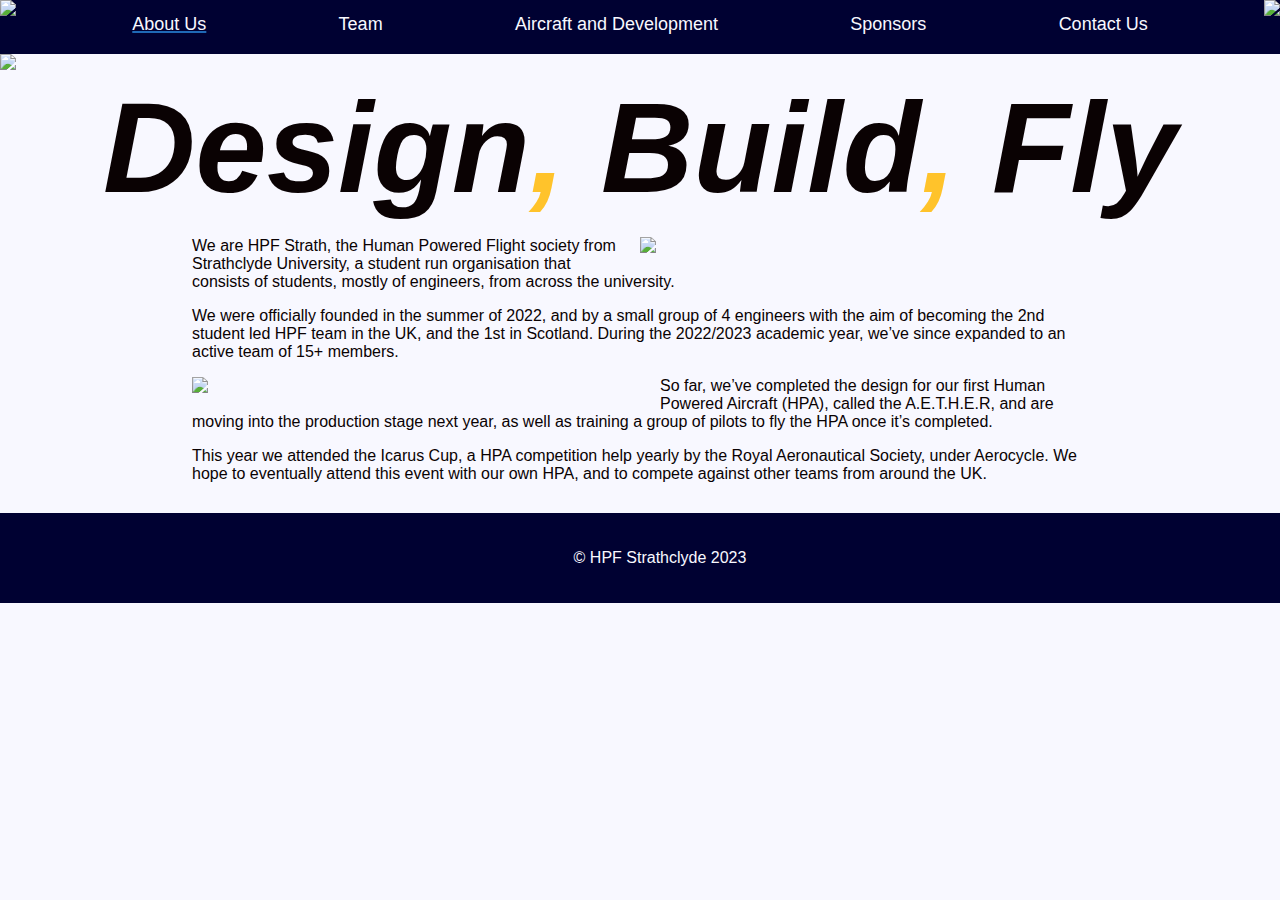
==== index.htm @ e742dc7e "more tweaks" ====
<!DOCTYPE html>
<html>
	<head>
		<link rel="stylesheet" href="style.css">
		<link rel="stylesheet" href="https://use.fontawesome.com/releases/v5.2.0/css/all.css" integrity="sha384-hWVjflwFxL6sNzntih27bfxkr27PmbbK/iSvJ+a4+0owXq79v+lsFkW54bOGbiDQ" crossorigin="anonymous">
	</head>
	<body>
		<div id="navbar" class="navbar">
			<img id="hpf-logo" src="hpflogo.png">
			<a class="active" href="index.htm">About Us</a>
			<a class="inactive" href="team.htm">Team</a>
			<a class="inactive" href="aircraft.htm">Aircraft and Development</a>
			<a class="inactive" href="sponsors.htm">Sponsors</a>
			<a class="inactive" href="contact.htm">Contact Us</a>
			<img id="strath-logo" src="strath.png">
			<a href="javascript:void(0);" class="icon" onclick="burger_menu()"><i class="fa fa-bars"></i></a>
		</div>
		<img class="banner" src="banner.jpg">
		<h1> Design<span class="yellow">,</span> Build<span class="yellow">,</span> Fly </h1>
		<div class="text">
			<img class="right" src="team.jpg">
			<p> We are HPF Strath, the Human Powered Flight society from Strathclyde University, a student run organisation that consists of students, mostly of engineers, from across the university. </p>
			<p> We were officially founded in the summer of 2022, and by a small group of 4 engineers with the aim of becoming the 2nd student led HPF team in the UK, and the 1st in Scotland. During the 2022/2023 academic year, we’ve since expanded to an active team of 15+ members. </p>
			<img class="left" src="team2.jpg">
			<p> So far, we’ve completed the design for our first Human Powered Aircraft (HPA), called the A.E.T.H.E.R, and are moving into the production stage next year, as well as training a group of pilots to fly the HPA once it’s completed. </p>
			<p> This year we attended the Icarus Cup, a HPA competition help yearly by the Royal Aeronautical Society, under Aerocycle. We hope to eventually attend this event with our own HPA, and to compete against other teams from around the UK. </p>
		</div>
		<div class="footer">
			<p> © HPF Strathclyde 2023 </p>
			<a target = "blank" href = 'https://www.youtube.com/channel/[TODO]'><i class="fab fa-youtube"></i></a>
			<a target = "blank" href='https://twitter.com/[TODO]' ><i class="fab fa-twitter"></i></a>
			<a target = "blank" href='https://www.facebook.com/[TODO]/'><i class='fab fa-facebook'></i></a>
			<a target = "blank" href='https://www.instagram.com/[TODO]'><i class='fab fa-instagram'></i></a>
			<a target="blank" href="https://discordapp.com/invite/[TODO]"> <i class="fab fa-discord"></i></a>
		</div>

	</body>
	<script src="scripts.js"></script>
</html>
---- style.css ----
body {
	font-size: 16px;
	margin: 0 auto;
	width: 100%;
	font-family: Helvetica, sans-serif;
	color: #0a0203;
	background-color: #f8f8ff;
	overflow-x: hidden;
}

html {
  overflow-x: hidden;
}

.footer {
	margin-top: 30px;
	background-color: #000132;
	overflow: hidden;
	width: 100%;
	color: #f8f8ff;
	text-align: center;
	padding: 20px;
}

h1 {
	font-style: italic;
	font-size: 10vw;
	text-align: center;
	margin: 0px;
}

.yellow {
	color: #ffc32b;
}


.banner {
	width: 100%;
}

.text {
	margin-left: 15%;
	margin-right: 15%;
}

.navbar a.icon:hover, a.inactive:hover {
	background-color: #f8f8ff;
	color: #0a0203;
}

.navbar a.active {
	color: #f8f8ff;
	text-decoration-line: underline;
	text-decoration-color: #1f69b6;
	text-decoration-thickness: 2px;
	pointer-events: none;
	cursor: default;
}

@media (max-aspect-ratio: 1/1) {

	.navbar {
		white-space: nowrap;
		font-size: 18px;
		background-color: #000132;
		width: 100%;
		overflow: hidden;
  		position: relative;
		height: 54px;
	}

	.navbar a {
		color: #f8f8ff;
		padding: 14px 16px;
		text-decoration: none;
		display: block;
	}

	.navbar a.icon {
	  background: #000132;
	  display: block;
	  position: absolute;
	  top: 0;
	  right: 0;
	}

	#strath-logo {
		display: none;
		right: 0;
		bottom: 0;
		position: absolute;
		padding: 0px;
		background-color: #000132;
		text-decoration: none;
		height: 54px;
	}

	#hpf-logo {
		display: block;
		left: 0;
		top: 0;
		position: absolute;
		padding: 0px;
		background-color: #000132;
		text-decoration: none;
		height: 54px;
	}

	.right {
		display: block;
  		margin-left: auto;
  		margin-right: auto;
		width: 80%;
		margin-top: 20px;
	}

	.left {
		display: block;
  		margin-left: auto;
  		margin-right: auto;
		width: 80%;
		margin-top: 20px;
	}

}

@media (min-aspect-ratio: 1/1) {

	.navbar {
		white-space: nowrap;
		font-size: 18px;
		background-color: #000132;
		overflow: hidden;
		display: flex;
		justify-content: space-between;
		width: 100%;
		height: auto;
	}

	.navbar a {
		float: left;
		color: #f8f8ff;
		text-align: center;
		padding: 14px 16px;
		text-decoration: none;
	}

	.navbar img {
		display: block;
		float: left;
		padding: 0px;
		text-decoration: none;
		height: 54px;
	}

	.navbar a.icon {
	  display: none;
	}

	.right {
		float: right;
		width: 50%;
		margin-left: 20px;
		margin-bottom: 10px;
	}

	.left {
		float: left;
		width: 50%;
		margin-right: 20px;
		margin-bottom: 10px;
	}
}
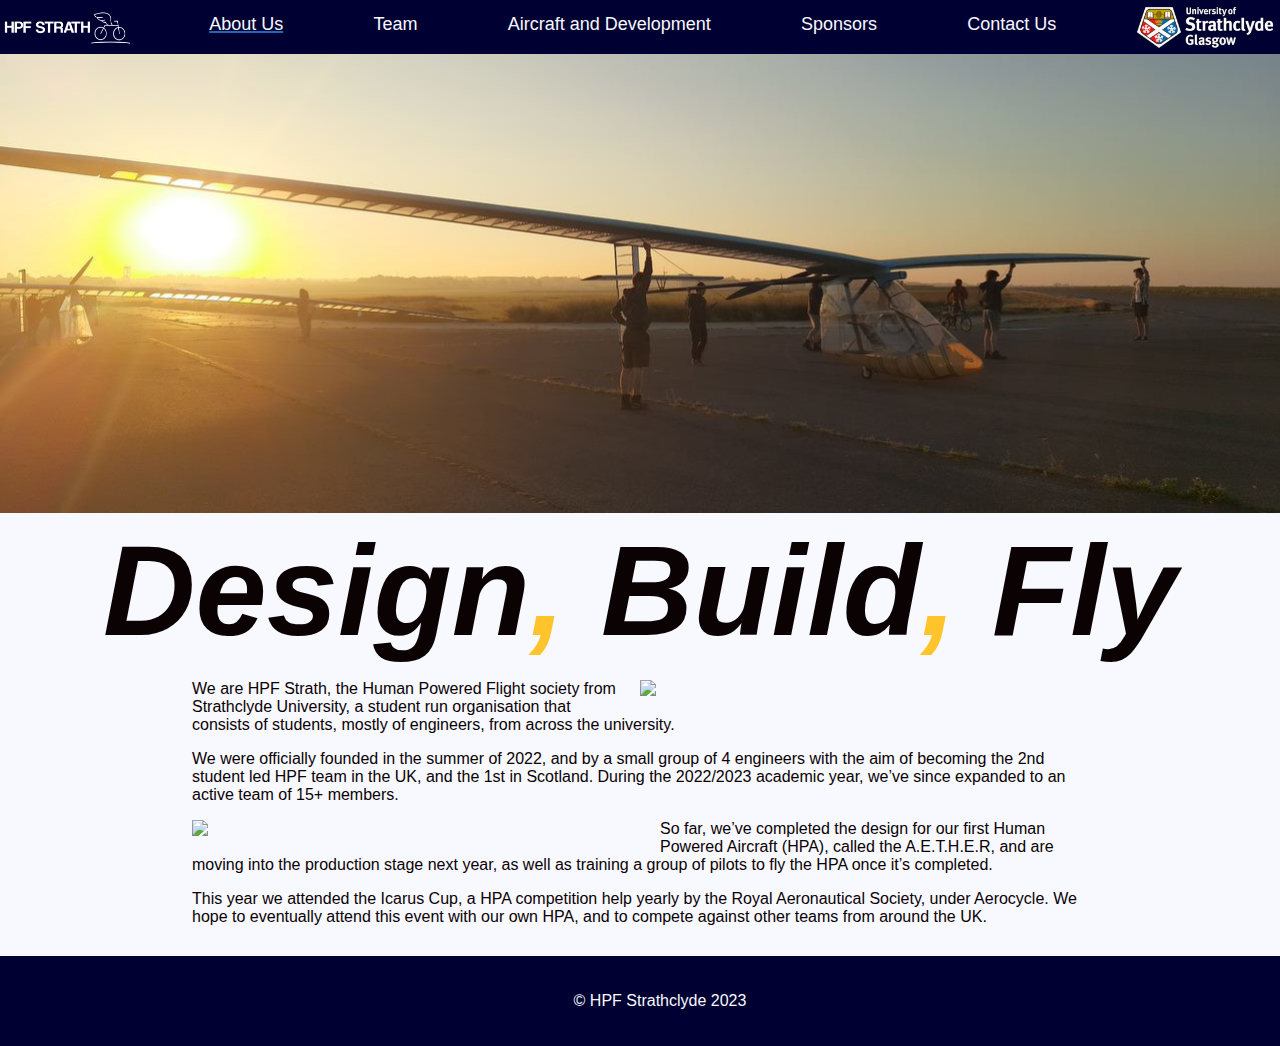
==== commit 78562e6b: "oops i forgot to add the images" ====
--- a/index.htm
+++ b/index.htm
@@ -6,7 +6,7 @@
 	</head>
 	<body>
 		<div id="navbar" class="navbar">
-			<img id="hpf-logo" src="hpflogo.png">
+			<img id="hpf-logo" src="hpf.png">
 			<a class="active" href="index.htm">About Us</a>
 			<a class="inactive" href="team.htm">Team</a>
 			<a class="inactive" href="aircraft.htm">Aircraft and Development</a>
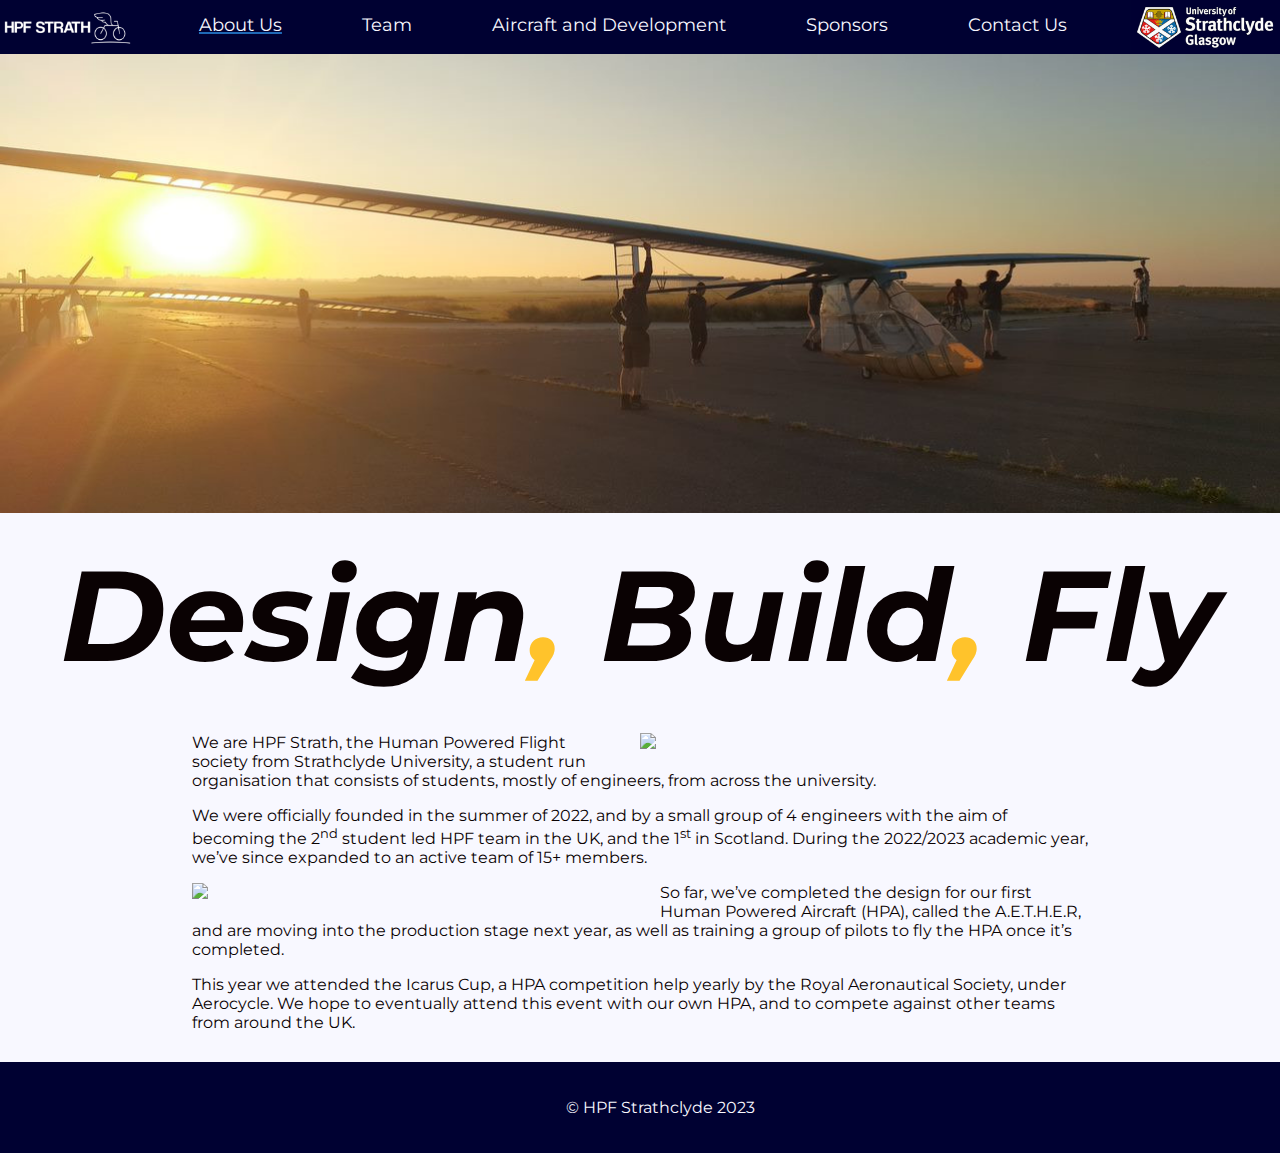
==== commit 8bdd8c55: "use montserrat" ====
--- a/index.htm
+++ b/index.htm
@@ -3,6 +3,7 @@
 	<head>
 		<link rel="stylesheet" href="style.css">
 		<link rel="stylesheet" href="https://use.fontawesome.com/releases/v5.2.0/css/all.css" integrity="sha384-hWVjflwFxL6sNzntih27bfxkr27PmbbK/iSvJ+a4+0owXq79v+lsFkW54bOGbiDQ" crossorigin="anonymous">
+		<link rel="stylesheet" href="https://fonts.googleapis.com/css?family=Montserrat:300">
 	</head>
 	<body>
 		<div id="navbar" class="navbar">
@@ -20,7 +21,7 @@
 		<div class="text">
 			<img class="right" src="team.jpg">
 			<p> We are HPF Strath, the Human Powered Flight society from Strathclyde University, a student run organisation that consists of students, mostly of engineers, from across the university. </p>
-			<p> We were officially founded in the summer of 2022, and by a small group of 4 engineers with the aim of becoming the 2nd student led HPF team in the UK, and the 1st in Scotland. During the 2022/2023 academic year, we’ve since expanded to an active team of 15+ members. </p>
+			<p> We were officially founded in the summer of 2022, and by a small group of 4 engineers with the aim of becoming the 2<sup>nd</sup> student led HPF team in the UK, and the 1<sup>st</sup> in Scotland. During the 2022/2023 academic year, we’ve since expanded to an active team of 15+ members. </p>
 			<img class="left" src="team2.jpg">
 			<p> So far, we’ve completed the design for our first Human Powered Aircraft (HPA), called the A.E.T.H.E.R, and are moving into the production stage next year, as well as training a group of pilots to fly the HPA once it’s completed. </p>
 			<p> This year we attended the Icarus Cup, a HPA competition help yearly by the Royal Aeronautical Society, under Aerocycle. We hope to eventually attend this event with our own HPA, and to compete against other teams from around the UK. </p>
--- a/style.css
+++ b/style.css
@@ -2,7 +2,7 @@
 	font-size: 16px;
 	margin: 0 auto;
 	width: 100%;
-	font-family: Helvetica, sans-serif;
+	font-family: 'Montserrat', sans-serif;
 	color: #0a0203;
 	background-color: #f8f8ff;
 	overflow-x: hidden;
@@ -26,7 +26,8 @@
 	font-style: italic;
 	font-size: 10vw;
 	text-align: center;
-	margin: 0px;
+	margin-top: 20px;
+	margin-bottom: 40px;
 }
 
 .yellow {
@@ -61,12 +62,12 @@
 
 	.navbar {
 		white-space: nowrap;
-		font-size: 18px;
+		font-size: 45px;
 		background-color: #000132;
 		width: 100%;
 		overflow: hidden;
   		position: relative;
-		height: 54px;
+		height: 91px;
 	}
 
 	.navbar a {
@@ -92,7 +93,7 @@
 		padding: 0px;
 		background-color: #000132;
 		text-decoration: none;
-		height: 54px;
+		height: 91px;
 	}
 
 	#hpf-logo {
@@ -103,7 +104,7 @@
 		padding: 0px;
 		background-color: #000132;
 		text-decoration: none;
-		height: 54px;
+		height: 91px;
 	}
 
 	.right {
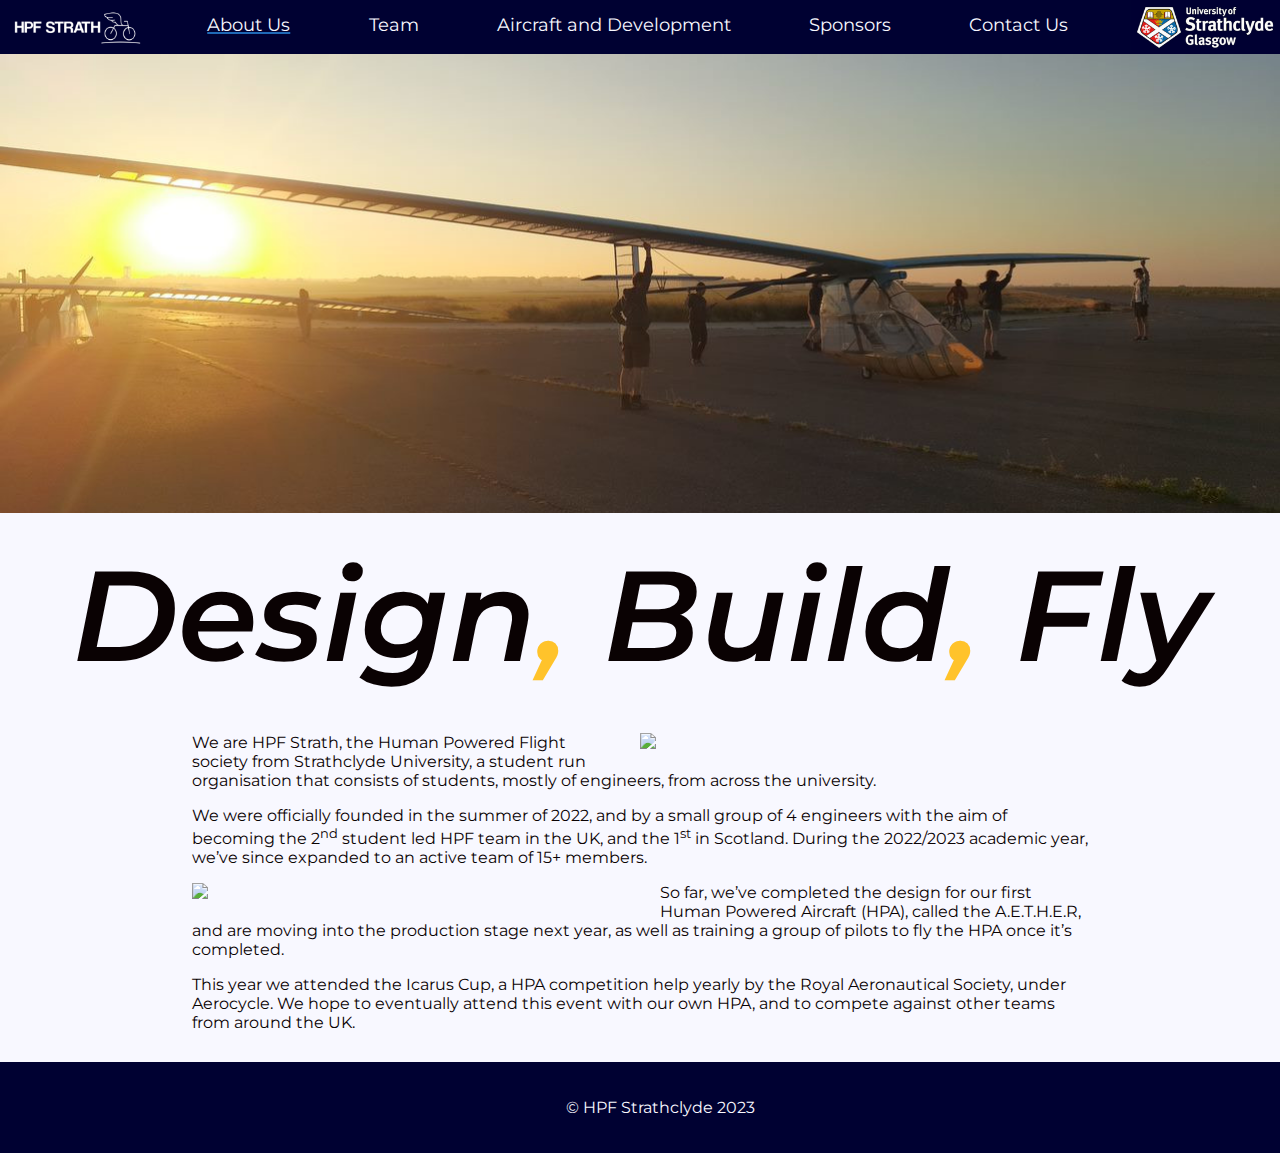
==== commit af7906f5: "font weight tweaks" ====
--- a/index.htm
+++ b/index.htm
@@ -3,7 +3,7 @@
 	<head>
 		<link rel="stylesheet" href="style.css">
 		<link rel="stylesheet" href="https://use.fontawesome.com/releases/v5.2.0/css/all.css" integrity="sha384-hWVjflwFxL6sNzntih27bfxkr27PmbbK/iSvJ+a4+0owXq79v+lsFkW54bOGbiDQ" crossorigin="anonymous">
-		<link rel="stylesheet" href="https://fonts.googleapis.com/css?family=Montserrat:300">
+		<link rel="stylesheet" href="https://fonts.googleapis.com/css?family=Montserrat:400,600">
 	</head>
 	<body>
 		<div id="navbar" class="navbar">
--- a/style.css
+++ b/style.css
@@ -3,6 +3,7 @@
 	margin: 0 auto;
 	width: 100%;
 	font-family: 'Montserrat', sans-serif;
+	font-weight: 400;
 	color: #0a0203;
 	background-color: #f8f8ff;
 	overflow-x: hidden;
@@ -23,6 +24,7 @@
 }
 
 h1 {
+	font-weight: 600;
 	font-style: italic;
 	font-size: 10vw;
 	text-align: center;
@@ -72,7 +74,7 @@
 
 	.navbar a {
 		color: #f8f8ff;
-		padding: 14px 16px;
+		padding: 18px 18px;
 		text-decoration: none;
 		display: block;
 	}
@@ -98,7 +100,7 @@
 
 	#hpf-logo {
 		display: block;
-		left: 0;
+		left: 10px;
 		top: 0;
 		position: absolute;
 		padding: 0px;
@@ -154,6 +156,10 @@
 		height: 54px;
 	}
 
+	#hpf-logo {
+		padding-left: 10px;
+	}
+
 	.navbar a.icon {
 	  display: none;
 	}
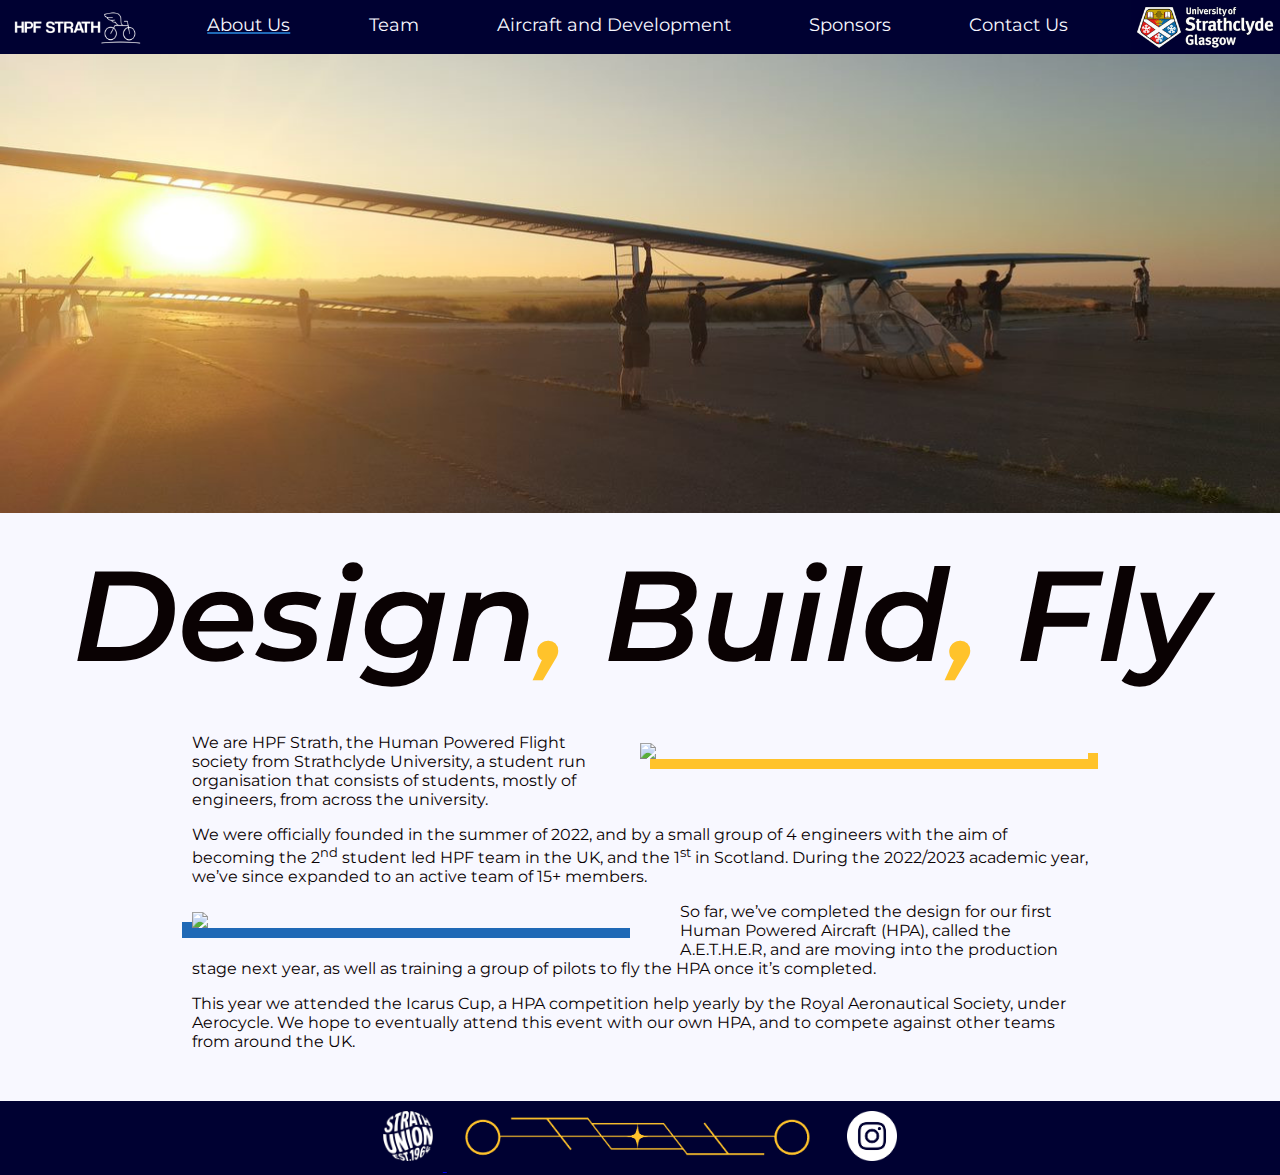
==== commit c06fed53: "Team page, also updated footer" ====
--- a/index.htm
+++ b/index.htm
@@ -19,20 +19,21 @@
 		<img class="banner" src="banner.jpg">
 		<h1> Design<span class="yellow">,</span> Build<span class="yellow">,</span> Fly </h1>
 		<div class="text">
-			<img class="right" src="team.jpg">
+			<img class="right yellow-shadow" src="team.jpg">
 			<p> We are HPF Strath, the Human Powered Flight society from Strathclyde University, a student run organisation that consists of students, mostly of engineers, from across the university. </p>
 			<p> We were officially founded in the summer of 2022, and by a small group of 4 engineers with the aim of becoming the 2<sup>nd</sup> student led HPF team in the UK, and the 1<sup>st</sup> in Scotland. During the 2022/2023 academic year, we’ve since expanded to an active team of 15+ members. </p>
-			<img class="left" src="team2.jpg">
+			<img class="left blue-shadow" src="team2.jpg">
 			<p> So far, we’ve completed the design for our first Human Powered Aircraft (HPA), called the A.E.T.H.E.R, and are moving into the production stage next year, as well as training a group of pilots to fly the HPA once it’s completed. </p>
 			<p> This year we attended the Icarus Cup, a HPA competition help yearly by the Royal Aeronautical Society, under Aerocycle. We hope to eventually attend this event with our own HPA, and to compete against other teams from around the UK. </p>
 		</div>
 		<div class="footer">
-			<p> © HPF Strathclyde 2023 </p>
-			<a target = "blank" href = 'https://www.youtube.com/channel/[TODO]'><i class="fab fa-youtube"></i></a>
-			<a target = "blank" href='https://twitter.com/[TODO]' ><i class="fab fa-twitter"></i></a>
-			<a target = "blank" href='https://www.facebook.com/[TODO]/'><i class='fab fa-facebook'></i></a>
-			<a target = "blank" href='https://www.instagram.com/[TODO]'><i class='fab fa-instagram'></i></a>
-			<a target="blank" href="https://discordapp.com/invite/[TODO]"> <i class="fab fa-discord"></i></a>
+			<a href="https://www.strathunion.com/">
+				<img class=footer-image src="union.png">
+			</a>
+			<img class=footer-image src="bar.png">
+			<a href="https://www.instagram.com/hpfstrath/">
+				<img class=footer-image src="insta.png">
+			</a>
 		</div>
 
 	</body>
--- a/style.css
+++ b/style.css
@@ -14,13 +14,17 @@
 }
 
 .footer {
-	margin-top: 30px;
+	margin-top: 50px;
 	background-color: #000132;
 	overflow: hidden;
 	width: 100%;
 	color: #f8f8ff;
 	text-align: center;
-	padding: 20px;
+}
+
+.footer-image {
+	height: 50px;
+	padding: 10px;
 }
 
 h1 {
@@ -69,7 +73,14 @@
 		width: 100%;
 		overflow: hidden;
   		position: relative;
-		height: 91px;
+		max-height: 91px;
+		transition: max-height 1s;
+	}
+
+	.navbar.open {
+		transition: max-height 1s;
+		height: auto;
+		max-height: 455px;
 	}
 
 	.navbar a {
@@ -88,7 +99,8 @@
 	}
 
 	#strath-logo {
-		display: none;
+		display: block;
+		opacity: 0.0;
 		right: 0;
 		bottom: 0;
 		position: absolute;
@@ -96,6 +108,12 @@
 		background-color: #000132;
 		text-decoration: none;
 		height: 91px;
+		transition: opacity 1s;
+	}
+
+	#strath-logo.open {
+		opacity: 1.0;
+		transition: opacity 1s;
 	}
 
 	#hpf-logo {
@@ -113,18 +131,27 @@
 		display: block;
   		margin-left: auto;
   		margin-right: auto;
-		width: 80%;
-		margin-top: 20px;
-	}
-
-	.left {
+		width: 90%;
+		margin-top: 40px;
+		margin-bottom: 40px;
+	}
+
+		.left {
 		display: block;
   		margin-left: auto;
   		margin-right: auto;
-		width: 80%;
-		margin-top: 20px;
-	}
-
+		width: 90%;
+		margin-top: 40px;
+		margin-bottom: 40px;
+	}
+}
+
+.yellow-shadow {
+	box-shadow: 10px 10px #ffc32b;
+}
+
+.blue-shadow {
+	box-shadow: -10px 10px #1f69b6;
 }
 
 @media (min-aspect-ratio: 1/1) {
@@ -167,14 +194,116 @@
 	.right {
 		float: right;
 		width: 50%;
-		margin-left: 20px;
-		margin-bottom: 10px;
+		margin: 10px 0px 30px 40px;
 	}
 
 	.left {
 		float: left;
 		width: 50%;
-		margin-right: 20px;
-		margin-bottom: 10px;
-	}
-}
+		margin: 10px 40px 30px 0px;
+	}
+
+}
+
+table {
+	text-align: center;
+}
+
+.outer th {
+	font-weight: 600;
+	font-style: italic;
+	font-size: 32px;
+	text-align: center;
+	padding: 20px;
+}
+
+.outer {
+	table-layout: fixed;
+	width: 100%;
+	margin-top: 20px;
+}
+
+.inner {
+	table-layout: fixed;
+	width: 100%;
+	margin: auto;
+}
+
+.narrow {
+	width: 80%;
+}
+
+.outer td {
+	padding: 0px;
+}
+
+.inner td {
+	padding: 0px;
+	font-size: 12px;
+}
+
+.inner th {
+	padding: 5px;
+	font-size: 16px;
+}
+
+.member-container {
+	width: 70%;
+	margin: auto;
+}
+
+.yellow-halfbox {
+	position: relative;
+}
+
+.yellow-halfbox:before {
+	bottom:5px;
+	content: "";
+	position: absolute;
+	margin:-8px;
+	width:50%;
+	height:50%;
+	background-color:#ffc32b;
+	z-index: -1;
+}
+
+.yellow-halfbox:after {
+	top:0px;
+	right: 0px;
+	content: "";
+	position: absolute;
+	margin:-8px;
+	width:50%;
+	height:50%;
+	background-color:#ffc32b;
+	z-index: -1;
+}
+
+.blue-halfbox {
+	position: relative;
+}
+
+.blue-halfbox:before {
+	bottom:5px;
+	content: "";
+	position: absolute;
+	margin:-8px;
+	width:50%;
+	height:50%;
+	background-color:#1f69b6;
+	z-index: -1;
+}
+
+.blue-halfbox:after {
+	top:0px;
+	right: 0px;
+	content: "";
+	position: absolute;
+	margin:-8px;
+	width:50%;
+	height:50%;
+	background-color:#1f69b6;
+	z-index: -1;
+}
+
+.fill { width: 100%; }
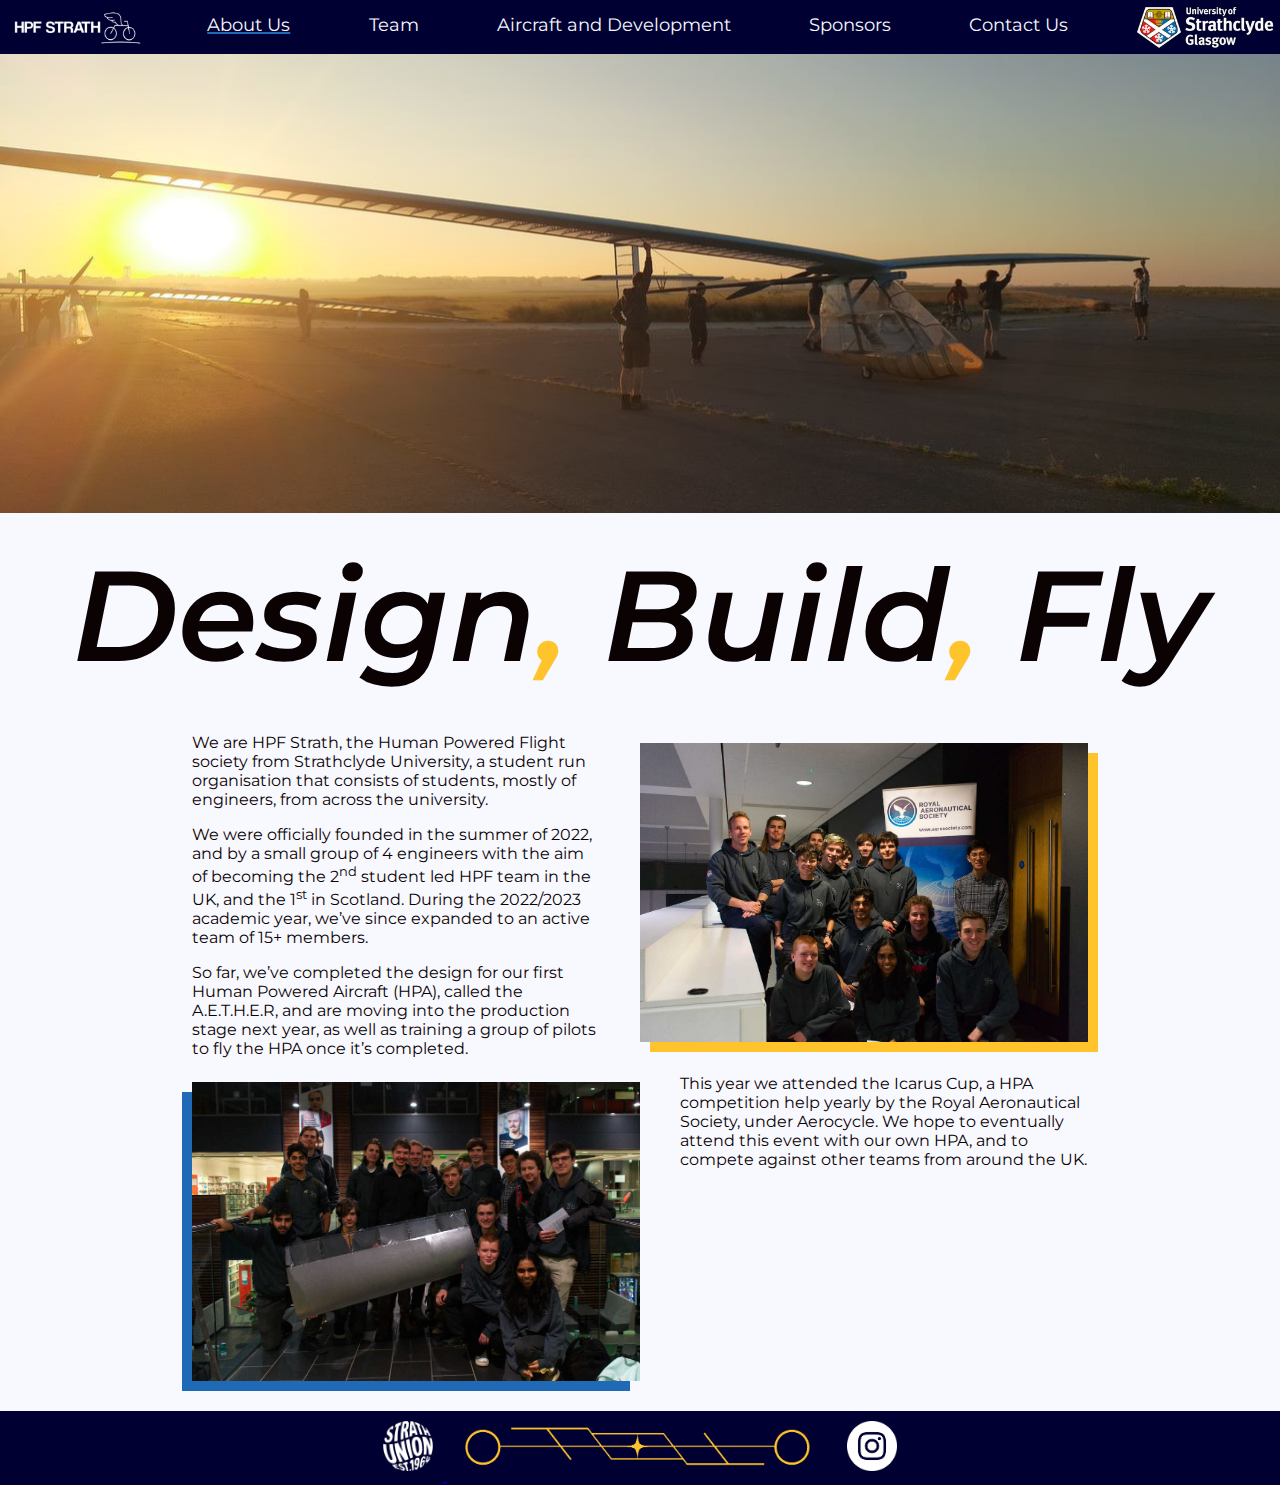
==== commit 193d2f76: "move images to their own folder" ====
--- a/index.htm
+++ b/index.htm
@@ -7,32 +7,32 @@
 	</head>
 	<body>
 		<div id="navbar" class="navbar">
-			<img id="hpf-logo" src="hpf.png">
+			<img id="hpf-logo" src="img/hpf.png">
 			<a class="active" href="index.htm">About Us</a>
 			<a class="inactive" href="team.htm">Team</a>
 			<a class="inactive" href="aircraft.htm">Aircraft and Development</a>
 			<a class="inactive" href="sponsors.htm">Sponsors</a>
 			<a class="inactive" href="contact.htm">Contact Us</a>
-			<img id="strath-logo" src="strath.png">
+			<img id="strath-logo" src="img/strath.png">
 			<a href="javascript:void(0);" class="icon" onclick="burger_menu()"><i class="fa fa-bars"></i></a>
 		</div>
-		<img class="banner" src="banner.jpg">
+		<img class="banner" src="img/banner.jpg">
 		<h1> Design<span class="yellow">,</span> Build<span class="yellow">,</span> Fly </h1>
 		<div class="text">
-			<img class="right yellow-shadow" src="team.jpg">
+			<img class="right yellow-shadow" src="img/team.jpg">
 			<p> We are HPF Strath, the Human Powered Flight society from Strathclyde University, a student run organisation that consists of students, mostly of engineers, from across the university. </p>
 			<p> We were officially founded in the summer of 2022, and by a small group of 4 engineers with the aim of becoming the 2<sup>nd</sup> student led HPF team in the UK, and the 1<sup>st</sup> in Scotland. During the 2022/2023 academic year, we’ve since expanded to an active team of 15+ members. </p>
-			<img class="left blue-shadow" src="team2.jpg">
+			<img class="left blue-shadow" src="img/team2.jpg">
 			<p> So far, we’ve completed the design for our first Human Powered Aircraft (HPA), called the A.E.T.H.E.R, and are moving into the production stage next year, as well as training a group of pilots to fly the HPA once it’s completed. </p>
 			<p> This year we attended the Icarus Cup, a HPA competition help yearly by the Royal Aeronautical Society, under Aerocycle. We hope to eventually attend this event with our own HPA, and to compete against other teams from around the UK. </p>
 		</div>
 		<div class="footer">
-			<a href="https://www.strathunion.com/">
-				<img class=footer-image src="union.png">
+			<a href="https://www.strathunion.com/groups/find-a-society/society/hpfstrath">
+				<img class=footer-image src="img/union.png">
 			</a>
-			<img class=footer-image src="bar.png">
+			<img class=footer-image src="img/bar.png">
 			<a href="https://www.instagram.com/hpfstrath/">
-				<img class=footer-image src="insta.png">
+				<img class=footer-image src="img/insta.png">
 			</a>
 		</div>
 
--- a/style.css
+++ b/style.css
@@ -88,6 +88,7 @@
 		padding: 18px 18px;
 		text-decoration: none;
 		display: block;
+		transition: all 1s ease-out
 	}
 
 	.navbar a.icon {
@@ -136,7 +137,7 @@
 		margin-bottom: 40px;
 	}
 
-		.left {
+	.left {
 		display: block;
   		margin-left: auto;
   		margin-right: auto;
@@ -144,6 +145,28 @@
 		margin-top: 40px;
 		margin-bottom: 40px;
 	}
+
+	.responsive-td {
+		display: table-row;
+	}
+
+	.big-th {
+		font-size: 60px;
+	}
+
+	.inner td {
+		font-size: 18px;
+		padding: 20px;
+	}
+
+	.small-th {
+		font-size: 24px;
+	}
+
+	.inner {
+		padding: 20px;
+	}
+
 }
 
 .yellow-shadow {
@@ -173,6 +196,7 @@
 		text-align: center;
 		padding: 14px 16px;
 		text-decoration: none;
+		transition: all 500ms ease-out
 	}
 
 	.navbar img {
@@ -203,30 +227,43 @@
 		margin: 10px 40px 30px 0px;
 	}
 
+	.outer {
+		table-layout: fixed;
+	}
+
+	.big-th {
+		font-size: 32px;
+	}
+
+	.inner td {
+		padding: 0px;
+		font-size: 12px;
+	}
+
+	.small-th {
+		font-size: 16px;
+	}
+}
+
+.inner td {
+	padding: 0px;
 }
 
 table {
 	text-align: center;
 }
 
-.outer th {
-	font-weight: 600;
-	font-style: italic;
-	font-size: 32px;
-	text-align: center;
-	padding: 20px;
-}
-
 .outer {
-	table-layout: fixed;
-	width: 100%;
-	margin-top: 20px;
+	width: 100%;
+	margin: 30px auto;
 }
 
 .inner {
 	table-layout: fixed;
 	width: 100%;
 	margin: auto;
+	padding-bottom: 30px;
+	padding-top: 0px;
 }
 
 .narrow {
@@ -234,17 +271,10 @@
 }
 
 .outer td {
-	padding: 0px;
-}
-
-.inner td {
-	padding: 0px;
-	font-size: 12px;
-}
-
-.inner th {
-	padding: 5px;
-	font-size: 16px;
+}
+
+.small-th {
+	padding-top: 10px;
 }
 
 .member-container {
@@ -260,11 +290,12 @@
 	bottom:5px;
 	content: "";
 	position: absolute;
-	margin:-8px;
+	margin:-10px;
 	width:50%;
 	height:50%;
 	background-color:#ffc32b;
 	z-index: -1;
+	transition: all 1s ease-out
 }
 
 .yellow-halfbox:after {
@@ -272,11 +303,22 @@
 	right: 0px;
 	content: "";
 	position: absolute;
-	margin:-8px;
+	margin:-10px;
 	width:50%;
 	height:50%;
 	background-color:#ffc32b;
 	z-index: -1;
+	transition: all 1s ease-out
+}
+
+.yellow-halfbox:hover:after {
+	width:100%;
+	height:100%;
+}
+
+.yellow-halfbox:hover:before {
+	width:100%;
+	height:100%;
 }
 
 .blue-halfbox {
@@ -287,11 +329,12 @@
 	bottom:5px;
 	content: "";
 	position: absolute;
-	margin:-8px;
+	margin:-10px;
 	width:50%;
 	height:50%;
 	background-color:#1f69b6;
 	z-index: -1;
+	transition: all 1s ease-out
 }
 
 .blue-halfbox:after {
@@ -299,11 +342,54 @@
 	right: 0px;
 	content: "";
 	position: absolute;
-	margin:-8px;
+	margin:-10px;
 	width:50%;
 	height:50%;
 	background-color:#1f69b6;
 	z-index: -1;
-}
-
-.fill { width: 100%; }
+	transition: all 1s ease-out
+}
+
+.blue-halfbox:hover:after {
+	width:100%;
+	height:100%;
+}
+
+.blue-halfbox:hover:before {
+	width:100%;
+	height:100%;
+}
+
+
+
+.fill {
+	width: 100%;
+	height: auto;
+	padding: 0;
+}
+
+.big-th {
+	font-weight: 600;
+	font-style: italic;
+	text-align: center;
+	padding: 20px;
+}
+
+.bgimage {
+	background-repeat: no-repeat;
+	background-attachment: fixed;
+	background-size: 100% 100%;
+	padding-bottom: 40px;
+}
+
+.white-text {
+	color: #ffffff;
+}
+
+.yellow-sides {
+	border-color: #ffc32b;
+	border-style: none solid none solid;
+	border-width: 5px;
+	padding-left: 40px;
+	padding-right: 40px;
+}
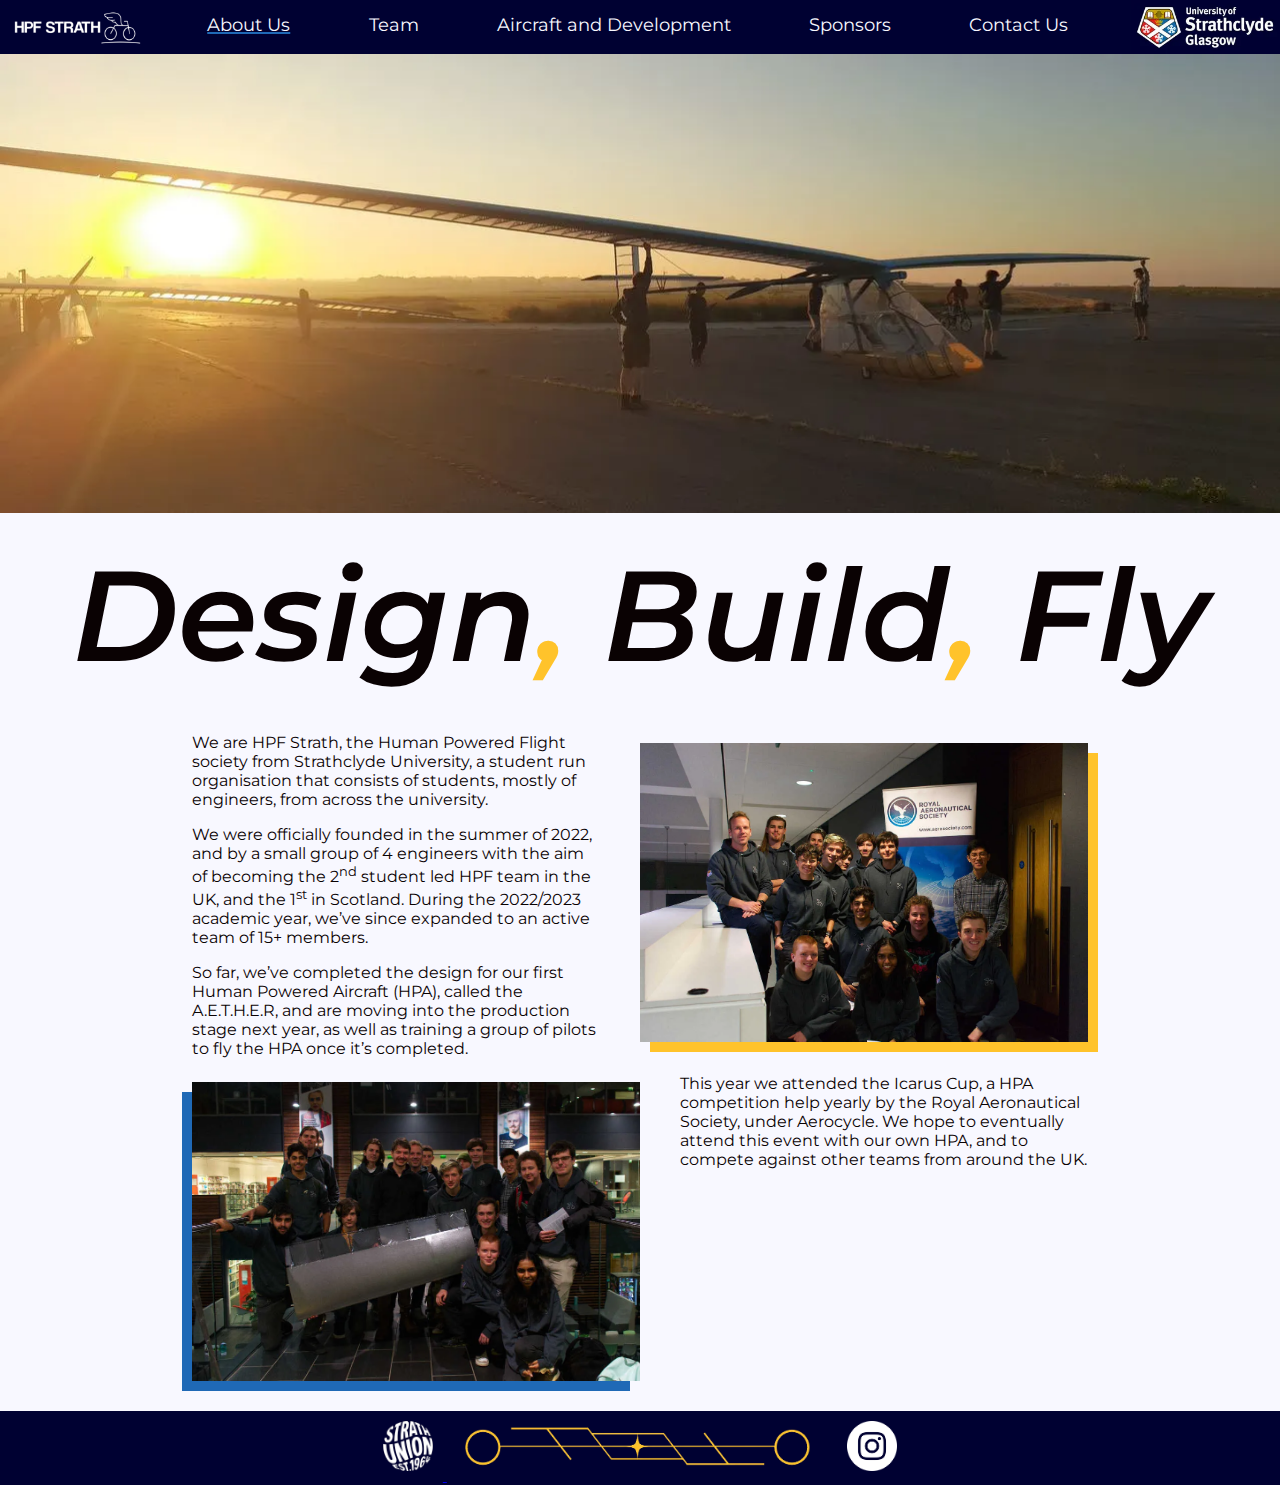
==== commit e3e0d36a: "use compressed webp images for smaller filesizes" ====
--- a/index.htm
+++ b/index.htm
@@ -7,32 +7,32 @@
 	</head>
 	<body>
 		<div id="navbar" class="navbar">
-			<img id="hpf-logo" src="img/hpf.png">
+			<img id="hpf-logo" src="img/hpf.webp">
 			<a class="active" href="index.htm">About Us</a>
 			<a class="inactive" href="team.htm">Team</a>
 			<a class="inactive" href="aircraft.htm">Aircraft and Development</a>
 			<a class="inactive" href="sponsors.htm">Sponsors</a>
 			<a class="inactive" href="contact.htm">Contact Us</a>
-			<img id="strath-logo" src="img/strath.png">
+			<img id="strath-logo" src="img/strath.webp">
 			<a href="javascript:void(0);" class="icon" onclick="burger_menu()"><i class="fa fa-bars"></i></a>
 		</div>
-		<img class="banner" src="img/banner.jpg">
+		<img class="banner" src="img/banner.webp">
 		<h1> Design<span class="yellow">,</span> Build<span class="yellow">,</span> Fly </h1>
 		<div class="text">
-			<img class="right yellow-shadow" src="img/team.jpg">
+			<img class="right yellow-shadow" src="img/team.webp">
 			<p> We are HPF Strath, the Human Powered Flight society from Strathclyde University, a student run organisation that consists of students, mostly of engineers, from across the university. </p>
 			<p> We were officially founded in the summer of 2022, and by a small group of 4 engineers with the aim of becoming the 2<sup>nd</sup> student led HPF team in the UK, and the 1<sup>st</sup> in Scotland. During the 2022/2023 academic year, we’ve since expanded to an active team of 15+ members. </p>
-			<img class="left blue-shadow" src="img/team2.jpg">
+			<img class="left blue-shadow" src="img/team2.webp">
 			<p> So far, we’ve completed the design for our first Human Powered Aircraft (HPA), called the A.E.T.H.E.R, and are moving into the production stage next year, as well as training a group of pilots to fly the HPA once it’s completed. </p>
 			<p> This year we attended the Icarus Cup, a HPA competition help yearly by the Royal Aeronautical Society, under Aerocycle. We hope to eventually attend this event with our own HPA, and to compete against other teams from around the UK. </p>
 		</div>
 		<div class="footer">
 			<a href="https://www.strathunion.com/groups/find-a-society/society/hpfstrath">
-				<img class=footer-image src="img/union.png">
+				<img class=footer-image src="img/union.webp">
 			</a>
-			<img class=footer-image src="img/bar.png">
+			<img class=footer-image src="img/bar.webp">
 			<a href="https://www.instagram.com/hpfstrath/">
-				<img class=footer-image src="img/insta.png">
+				<img class=footer-image src="img/insta.webp">
 			</a>
 		</div>
 
